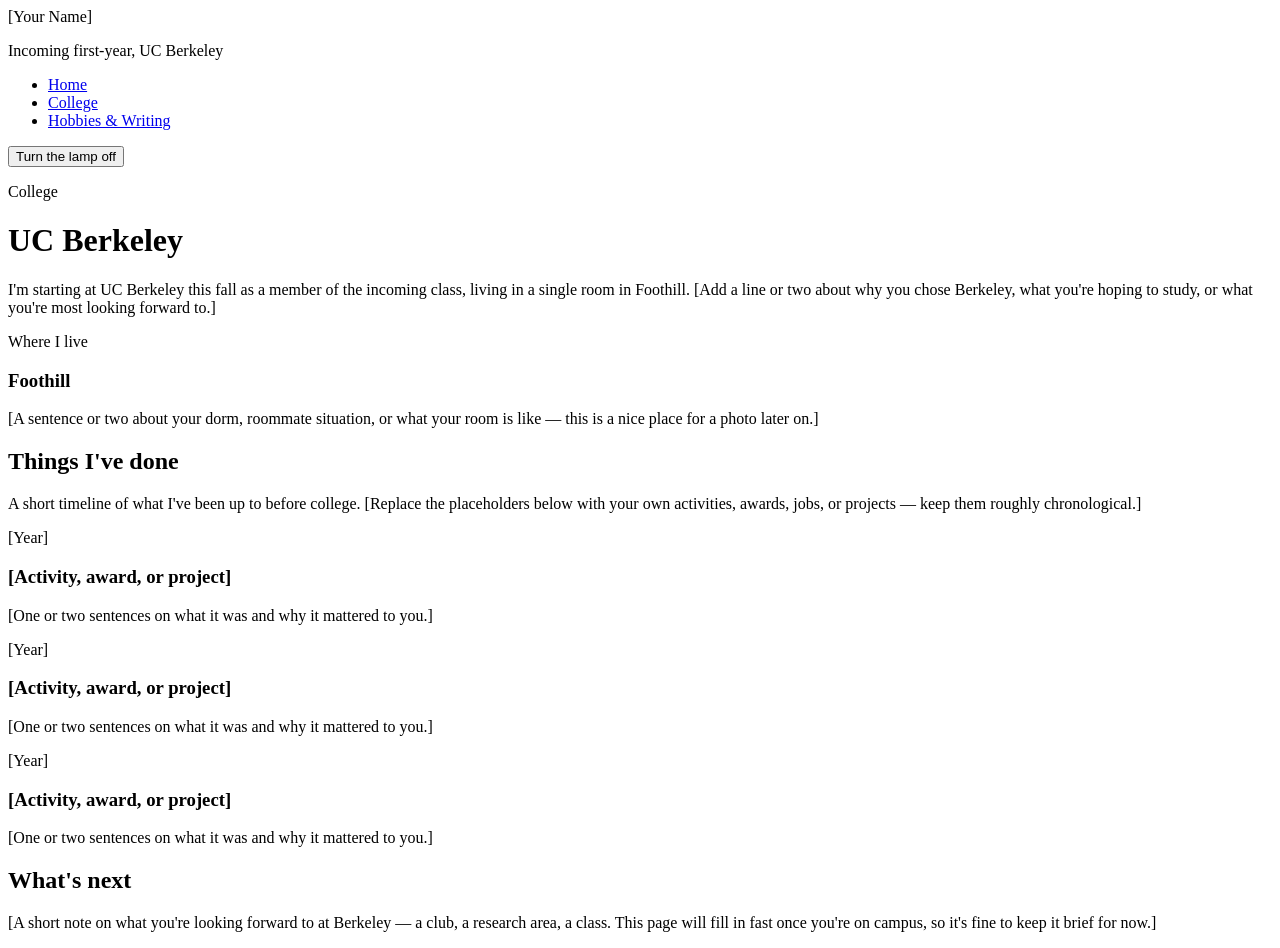
==== college.html @ f9ba8dd5 "Add files via upload" ====
<!DOCTYPE html>
<html lang="en">
<head>
<meta charset="UTF-8">
<meta name="viewport" content="width=device-width, initial-scale=1.0">
<title>[Your Name] — College</title>
<meta name="description" content="College and things I've done.">
<link rel="preconnect" href="https://fonts.googleapis.com">
<link href="https://fonts.googleapis.com/css2?family=Fraunces:opsz,wght@9..144,500;9..144,600&family=Inter:wght@400;500;600&display=swap" rel="stylesheet">
<link rel="stylesheet" href="css/style.css">
<script>
  (function(){var t=localStorage.getItem('site-theme');if(t==='dark'){document.documentElement.setAttribute('data-theme','dark');}})();
</script>
</head>
<body>
<div class="shell">

  <aside class="sidebar">
    <div class="mark">[Your Name]</div>
    <p class="tagline">Incoming first-year, UC Berkeley</p>
    <nav class="primary-nav" aria-label="Primary">
      <ul>
        <li><a href="index.html">Home</a></li>
        <li><a href="college.html" class="active">College</a></li>
        <li><a href="hobbies.html">Hobbies &amp; Writing</a></li>
      </ul>
    </nav>
    <div class="sidebar-footer">
      <button type="button" class="lamp-toggle" data-lamp-toggle>Turn the lamp off</button>
    </div>
  </aside>

  <main>
    <div class="content">
      <p class="eyebrow">College</p>
      <h1>UC Berkeley</h1>
      <p>
        I'm starting at UC Berkeley this fall as a member of the incoming
        class, living in a single room in Foothill. [Add a line or two
        about why you chose Berkeley, what you're hoping to study, or what
        you're most looking forward to.]
      </p>

      <div class="card">
        <span class="tab">Where I live</span>
        <h3>Foothill</h3>
        <p>
          [A sentence or two about your dorm, roommate situation, or
          what your room is like — this is a nice place for a photo
          later on.]
        </p>
      </div>

      <h2>Things I've done</h2>
      <p>
        A short timeline of what I've been up to before college.
        [Replace the placeholders below with your own activities, awards,
        jobs, or projects — keep them roughly chronological.]
      </p>

      <div class="timeline">
        <div class="timeline-item">
          <span class="timeline-year">[Year]</span>
          <h3>[Activity, award, or project]</h3>
          <p>[One or two sentences on what it was and why it mattered to you.]</p>
        </div>
        <div class="timeline-item">
          <span class="timeline-year">[Year]</span>
          <h3>[Activity, award, or project]</h3>
          <p>[One or two sentences on what it was and why it mattered to you.]</p>
        </div>
        <div class="timeline-item">
          <span class="timeline-year">[Year]</span>
          <h3>[Activity, award, or project]</h3>
          <p>[One or two sentences on what it was and why it mattered to you.]</p>
        </div>
      </div>

      <h2>What's next</h2>
      <p>
        [A short note on what you're looking forward to at Berkeley —
        a club, a research area, a class. This page will fill in fast
        once you're on campus, so it's fine to keep it brief for now.]
      </p>
    </div>
  </main>

</div>
<script src="js/script.js"></script>
</body>
</html>
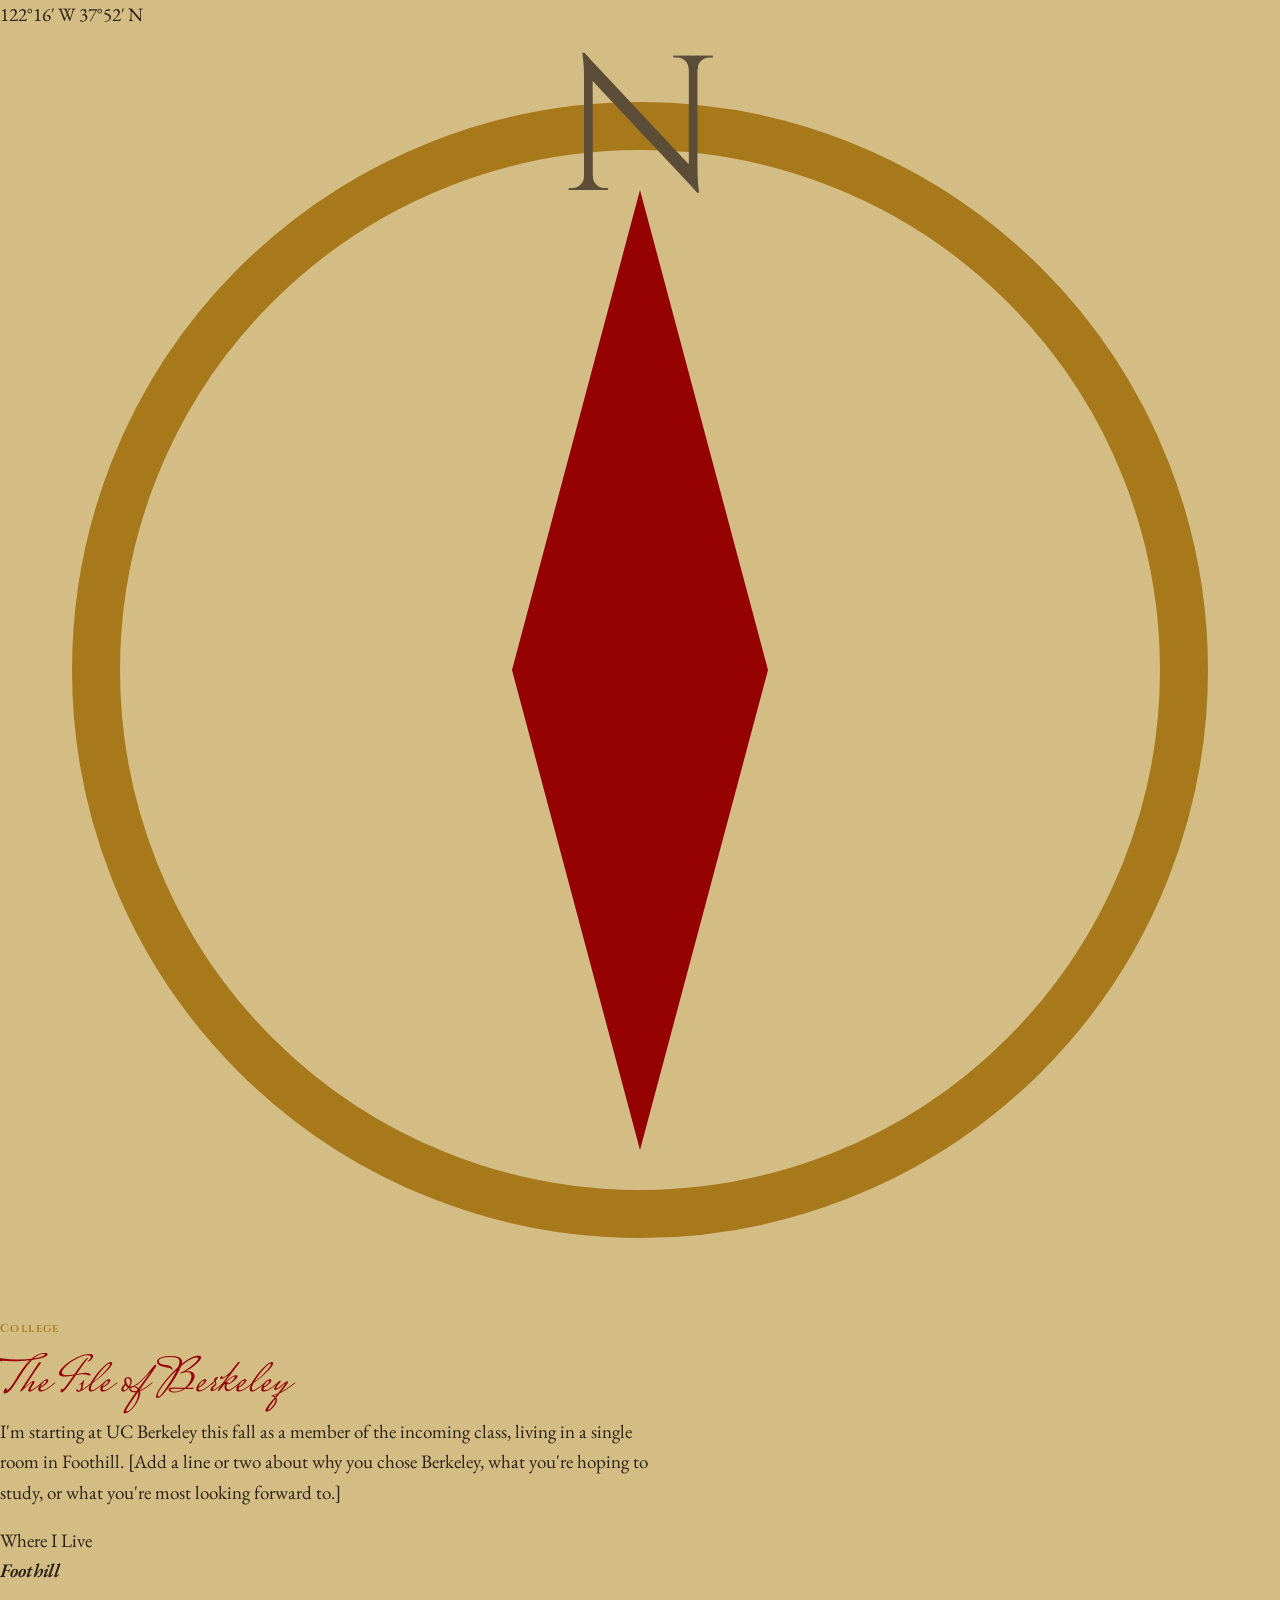
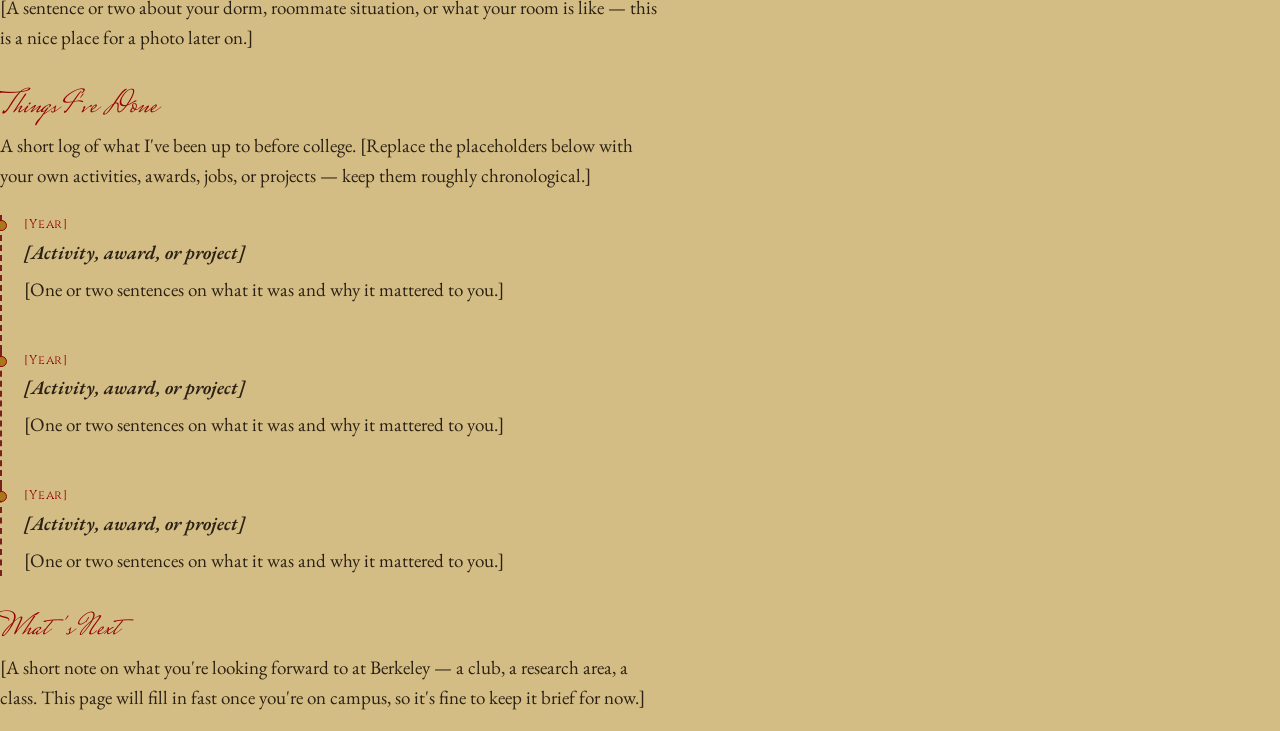
==== commit 07b4f8aa: "Add files via upload" ====
--- a/college.html
+++ b/college.html
@@ -3,89 +3,95 @@
 <head>
 <meta charset="UTF-8">
 <meta name="viewport" content="width=device-width, initial-scale=1.0">
-<title>[Your Name] — College</title>
+<title>[Your Name] — The Isle of Berkeley</title>
 <meta name="description" content="College and things I've done.">
 <link rel="preconnect" href="https://fonts.googleapis.com">
-<link href="https://fonts.googleapis.com/css2?family=Fraunces:opsz,wght@9..144,500;9..144,600&family=Inter:wght@400;500;600&display=swap" rel="stylesheet">
+<link href="https://fonts.googleapis.com/css2?family=Cinzel:wght@600&family=EB+Garamond:ital,wght@0,400;0,600;1,400;1,600&family=Mrs+Saint+Delafield&display=swap" rel="stylesheet">
 <link rel="stylesheet" href="css/style.css">
 <script>
   (function(){var t=localStorage.getItem('site-theme');if(t==='dark'){document.documentElement.setAttribute('data-theme','dark');}})();
 </script>
 </head>
 <body>
-<div class="shell">
 
-  <aside class="sidebar">
-    <div class="mark">[Your Name]</div>
-    <p class="tagline">Incoming first-year, UC Berkeley</p>
-    <nav class="primary-nav" aria-label="Primary">
-      <ul>
-        <li><a href="index.html">Home</a></li>
-        <li><a href="college.html" class="active">College</a></li>
-        <li><a href="hobbies.html">Hobbies &amp; Writing</a></li>
-      </ul>
-    </nav>
-    <div class="sidebar-footer">
-      <button type="button" class="lamp-toggle" data-lamp-toggle>Turn the lamp off</button>
+<div class="ocean-scene" aria-hidden="true">
+  <div class="ocean-layer ocean-layer--graticule" data-speed="0.02"></div>
+  <div class="ocean-layer ocean-layer--waves-1" data-speed="0.06"></div>
+  <div class="ocean-layer ocean-layer--waves-2" data-speed="0.1"></div>
+  <div class="ocean-layer ocean-layer--waves-3" data-speed="0.14"></div>
+  <span class="geo-label geo-label--tl">122°16&prime; W</span>
+  <span class="geo-label geo-label--tr">37°52&prime; N</span>
+</div>
+
+<a href="index.html" class="return-compass" aria-label="Return to the map" title="Return to the map">
+  <svg viewBox="0 0 40 40" aria-hidden="true">
+    <circle cx="20" cy="20" r="17" fill="none" stroke="var(--gold)" stroke-width="1.5"></circle>
+    <polygon points="20,5 24,20 20,35 16,20" fill="var(--oxblood)"></polygon>
+    <text x="20" y="5" text-anchor="middle" font-size="6" font-family="Cinzel, serif" fill="var(--ink-soft)">N</text>
+  </svg>
+</a>
+
+<main class="archipelago">
+
+  <div class="isle-block isle-block--1">
+    <p class="small-caps-label">College</p>
+    <h1>The Isle of Berkeley</h1>
+    <p class="lede">
+      I'm starting at UC Berkeley this fall as a member of the incoming
+      class, living in a single room in Foothill. [Add a line or two
+      about why you chose Berkeley, what you're hoping to study, or what
+      you're most looking forward to.]
+    </p>
+  </div>
+
+  <div class="isle-block isle-block--2 isle-block--right">
+    <span class="tab">Where I Live</span>
+    <h3>Foothill</h3>
+    <p>
+      [A sentence or two about your dorm, roommate situation, or
+      what your room is like — this is a nice place for a photo
+      later on.]
+    </p>
+  </div>
+
+  <div class="isle-block isle-block--3">
+    <h2>Things I've Done</h2>
+    <p>
+      A short log of what I've been up to before college.
+      [Replace the placeholders below with your own activities, awards,
+      jobs, or projects — keep them roughly chronological.]
+    </p>
+
+    <div class="timeline">
+      <div class="timeline-item">
+        <span class="timeline-year">[Year]</span>
+        <h3>[Activity, award, or project]</h3>
+        <p>[One or two sentences on what it was and why it mattered to you.]</p>
+      </div>
+      <div class="timeline-item">
+        <span class="timeline-year">[Year]</span>
+        <h3>[Activity, award, or project]</h3>
+        <p>[One or two sentences on what it was and why it mattered to you.]</p>
+      </div>
+      <div class="timeline-item">
+        <span class="timeline-year">[Year]</span>
+        <h3>[Activity, award, or project]</h3>
+        <p>[One or two sentences on what it was and why it mattered to you.]</p>
+      </div>
     </div>
-  </aside>
+  </div>
 
-  <main>
-    <div class="content">
-      <p class="eyebrow">College</p>
-      <h1>UC Berkeley</h1>
-      <p>
-        I'm starting at UC Berkeley this fall as a member of the incoming
-        class, living in a single room in Foothill. [Add a line or two
-        about why you chose Berkeley, what you're hoping to study, or what
-        you're most looking forward to.]
-      </p>
+  <div class="isle-block isle-block--4 isle-block--right">
+    <h2>What's Next</h2>
+    <p>
+      [A short note on what you're looking forward to at Berkeley —
+      a club, a research area, a class. This page will fill in fast
+      once you're on campus, so it's fine to keep it brief for now.]
+    </p>
+  </div>
 
-      <div class="card">
-        <span class="tab">Where I live</span>
-        <h3>Foothill</h3>
-        <p>
-          [A sentence or two about your dorm, roommate situation, or
-          what your room is like — this is a nice place for a photo
-          later on.]
-        </p>
-      </div>
+</main>
 
-      <h2>Things I've done</h2>
-      <p>
-        A short timeline of what I've been up to before college.
-        [Replace the placeholders below with your own activities, awards,
-        jobs, or projects — keep them roughly chronological.]
-      </p>
-
-      <div class="timeline">
-        <div class="timeline-item">
-          <span class="timeline-year">[Year]</span>
-          <h3>[Activity, award, or project]</h3>
-          <p>[One or two sentences on what it was and why it mattered to you.]</p>
-        </div>
-        <div class="timeline-item">
-          <span class="timeline-year">[Year]</span>
-          <h3>[Activity, award, or project]</h3>
-          <p>[One or two sentences on what it was and why it mattered to you.]</p>
-        </div>
-        <div class="timeline-item">
-          <span class="timeline-year">[Year]</span>
-          <h3>[Activity, award, or project]</h3>
-          <p>[One or two sentences on what it was and why it mattered to you.]</p>
-        </div>
-      </div>
-
-      <h2>What's next</h2>
-      <p>
-        [A short note on what you're looking forward to at Berkeley —
-        a club, a research area, a class. This page will fill in fast
-        once you're on campus, so it's fine to keep it brief for now.]
-      </p>
-    </div>
-  </main>
-
-</div>
 <script src="js/script.js"></script>
 </body>
 </html>
--- a/css/style.css
+++ b/css/style.css
@@ -0,0 +1,335 @@
+/* ============================================
+   Personal site — antique atlas / chart theme
+   ============================================ */
+
+:root {
+  --parchment: #e4d5ac;
+  --parchment-deep: #d3bd85;
+  --ink: #2b2013;
+  --ink-soft: #5c4d38;
+  --oxblood: #950000;
+  --oxblood-soft: #7a1f1f;
+  --gold: #a8791a;
+  --gold-bright: #c9971f;
+  --sea: #3e5c54;
+  --sea-deep: #2c4640;
+  --rule: #a9895a;
+  --radius: 2px;
+  --maxw: 660px;
+}
+
+html[data-theme="dark"] {
+  --parchment: #1c1712;
+  --parchment-deep: #140f0b;
+  --ink: #ecdfc0;
+  --ink-soft: #b8a67f;
+  --oxblood: #c23b3b;
+  --oxblood-soft: #e0605f;
+  --gold: #d4af37;
+  --gold-bright: #e8c766;
+  --sea: #24413b;
+  --sea-deep: #162b26;
+  --rule: #5c4d38;
+}
+
+* { box-sizing: border-box; }
+
+body {
+  margin: 0;
+  background: var(--parchment-deep);
+  color: var(--ink);
+  font-family: "EB Garamond", Georgia, serif;
+  font-size: 19px;
+  line-height: 1.6;
+  transition: background-color .2s ease, color .2s ease;
+}
+
+h1, h2 {
+  font-family: "Mrs Saint Delafield", cursive;
+  font-weight: 400;
+  color: var(--oxblood);
+  margin: 0 0 .25rem;
+  line-height: 1.15;
+}
+
+h1 { font-size: 3.1rem; }
+h2 { font-size: 2rem; margin-top: 2.25rem; }
+
+h3 {
+  font-family: "EB Garamond", Georgia, serif;
+  font-style: italic;
+  font-weight: 600;
+  font-size: 1.2rem;
+  color: var(--ink);
+  margin: 0 0 .4rem;
+}
+
+p { margin: 0 0 1.1rem; max-width: var(--maxw); }
+
+a { color: var(--oxblood-soft); }
+a:hover { color: var(--gold-bright); }
+
+a:focus-visible, button:focus-visible {
+  outline: 2px solid var(--gold-bright);
+  outline-offset: 2px;
+}
+
+.small-caps-label {
+  font-family: "Cinzel", serif;
+  font-weight: 600;
+  font-size: .72rem;
+  letter-spacing: .12em;
+  color: var(--gold);
+}
+
+/* ---------- page frame ---------- */
+
+.page-frame {
+  position: relative;
+  margin: 12px;
+  min-height: calc(100vh - 24px);
+  background: var(--parchment);
+  background-image:
+    radial-gradient(ellipse at 20% 15%, rgba(255,255,255,.10), transparent 55%),
+    radial-gradient(ellipse at 85% 90%, rgba(0,0,0,.14), transparent 55%);
+  border: 3px solid var(--gold);
+  box-shadow:
+    inset 0 0 0 7px var(--parchment),
+    inset 0 0 0 8px var(--oxblood);
+  padding: 2.75rem 1.5rem 3rem;
+}
+
+/* ---------- chart nav (subpages) ---------- */
+
+.chart-nav {
+  display: flex;
+  justify-content: space-between;
+  align-items: baseline;
+  max-width: 920px;
+  margin: 0 auto 2rem;
+  padding-bottom: .85rem;
+  border-bottom: 1px solid var(--rule);
+}
+
+.chart-nav .return-link {
+  font-style: italic;
+  text-decoration: none;
+  font-size: 1.02rem;
+}
+
+.chart-nav .return-link:hover { text-decoration: underline; }
+
+.chart-nav .mark {
+  font-family: "Mrs Saint Delafield", cursive;
+  color: var(--ink-soft);
+  font-size: 1.3rem;
+}
+
+/* ---------- generic page column ---------- */
+
+.column {
+  max-width: 920px;
+  margin: 0 auto;
+}
+
+.column .content { max-width: var(--maxw); }
+
+.content > p:first-of-type::first-letter {
+  font-family: "Mrs Saint Delafield", cursive;
+  font-size: 3.4rem;
+  color: var(--oxblood);
+  float: left;
+  line-height: .8;
+  margin: .1rem .15rem 0 0;
+}
+
+/* ---------- home page ---------- */
+
+.atlas-header { text-align: center; max-width: 920px; margin: 0 auto 1.5rem; }
+.atlas-header .tagline {
+  font-style: italic;
+  color: var(--ink-soft);
+  max-width: none;
+  font-size: 1.05rem;
+}
+
+.map-wrap { max-width: 920px; margin: 0 auto; }
+
+.map-wrap svg { width: 100%; height: auto; display: block; }
+
+.isle-link { cursor: pointer; }
+.isle-link .isle-shape { transition: fill .2s ease; fill: var(--parchment-deep); stroke: var(--ink-soft); stroke-width: 2; }
+.isle-link:hover .isle-shape, .isle-link:focus-visible .isle-shape { fill: var(--gold); }
+.isle-link .isle-icon { transition: transform .2s ease; transform-origin: center; }
+.isle-link:hover .isle-icon, .isle-link:focus-visible .isle-icon { transform: translateY(-5px); }
+.isle-link .isle-label { font-family: "Cinzel", serif; font-weight: 600; font-size: 15px; letter-spacing: .06em; fill: var(--ink); transition: fill .2s ease; }
+.isle-link:hover .isle-label, .isle-link:focus-visible .isle-label { fill: var(--oxblood); }
+.isle-link:focus-visible { outline: none; }
+
+.route-line { fill: none; stroke: var(--oxblood); stroke-width: 2; stroke-dasharray: 2 7; stroke-linecap: round; }
+
+.compass text { font-family: "Cinzel", serif; font-weight: 600; fill: var(--ink-soft); }
+.compass .needle { fill: var(--oxblood); }
+.compass circle, .compass line { stroke: var(--gold); }
+
+.map-hint {
+  text-align: center;
+  font-style: italic;
+  color: var(--ink-soft);
+  font-size: .95rem;
+  margin: 1.25rem 0 2rem;
+}
+
+/* ---------- legend / key cartouche ---------- */
+
+.legend {
+  max-width: 560px;
+  margin: 0 auto 1rem;
+  border: 1px solid var(--rule);
+  padding: 1.1rem 1.4rem;
+  background: rgba(0,0,0,.02);
+}
+
+.legend h2 {
+  font-size: 1.3rem;
+  text-align: center;
+  margin-top: 0;
+}
+
+.legend dl {
+  display: grid;
+  grid-template-columns: auto 1fr;
+  gap: .35rem 1rem;
+  margin: 0;
+}
+
+.legend dt {
+  font-family: "Cinzel", serif;
+  font-size: .7rem;
+  letter-spacing: .08em;
+  color: var(--gold);
+  align-self: baseline;
+  padding-top: .1rem;
+}
+
+.legend dd { margin: 0; }
+
+.footer-note {
+  text-align: center;
+  font-size: .82rem;
+  color: var(--ink-soft);
+  margin-top: 2.5rem;
+}
+
+.lamp-toggle {
+  display: block;
+  margin: 1rem auto 0;
+  background: none;
+  border: 1px solid var(--rule);
+  color: var(--ink-soft);
+  font-family: "EB Garamond", serif;
+  font-style: italic;
+  font-size: .85rem;
+  padding: .3rem .8rem;
+  border-radius: var(--radius);
+  cursor: pointer;
+}
+
+.lamp-toggle:hover { border-color: var(--gold); color: var(--ink); }
+
+/* ---------- dispatch card ---------- */
+
+.card {
+  position: relative;
+  border: 1px solid var(--rule);
+  background: rgba(0,0,0,.02);
+  padding: 1.3rem 1.4rem 1.1rem;
+  margin: 1.6rem 0;
+  max-width: var(--maxw);
+}
+
+.card .tab {
+  position: absolute;
+  top: -.65rem;
+  left: 1rem;
+  background: var(--oxblood);
+  color: var(--parchment);
+  font-family: "Cinzel", serif;
+  font-size: .65rem;
+  letter-spacing: .08em;
+  padding: .2rem .6rem;
+  border: 1px solid var(--gold);
+}
+
+.card h3 { margin-top: 0; }
+.card p:last-child { margin-bottom: 0; }
+
+/* ---------- timeline (ship's log) ---------- */
+
+.timeline { margin: 1.5rem 0 2rem; max-width: var(--maxw); }
+
+.timeline-item {
+  position: relative;
+  padding-left: 1.4rem;
+  border-left: 2px dashed var(--oxblood-soft);
+  padding-bottom: 1.75rem;
+}
+
+.timeline-item:last-child { padding-bottom: 0; }
+
+.timeline-item::before {
+  content: "";
+  position: absolute;
+  left: -6px;
+  top: .3rem;
+  width: 9px;
+  height: 9px;
+  border-radius: 50%;
+  background: var(--gold);
+  border: 1px solid var(--oxblood);
+}
+
+.timeline-year {
+  display: block;
+  font-family: "Cinzel", serif;
+  color: var(--oxblood);
+  font-size: .78rem;
+  letter-spacing: .06em;
+  margin-bottom: .15rem;
+}
+
+/* ---------- tags ---------- */
+
+.tag {
+  display: inline-block;
+  font-family: "Cinzel", serif;
+  font-size: .68rem;
+  letter-spacing: .05em;
+  padding: .25rem .6rem;
+  border: 1px solid var(--oxblood);
+  color: var(--oxblood-soft);
+  margin: .15rem .35rem .15rem 0;
+}
+
+.tag-row { margin: .9rem 0 1.6rem; max-width: var(--maxw); }
+
+hr.rule {
+  border: none;
+  border-top: 1px solid var(--rule);
+  margin: 2.5rem 0;
+  max-width: var(--maxw);
+}
+
+/* ---------- responsive ---------- */
+
+@media (max-width: 640px) {
+  body { font-size: 17px; }
+  h1 { font-size: 2.4rem; }
+  .page-frame { padding: 2rem 1rem 2.5rem; }
+  .legend dl { grid-template-columns: 1fr; gap: .1rem 0; }
+  .legend dt { margin-top: .5rem; }
+}
+
+@media (prefers-reduced-motion: reduce) {
+  * { transition: none !important; }
+}
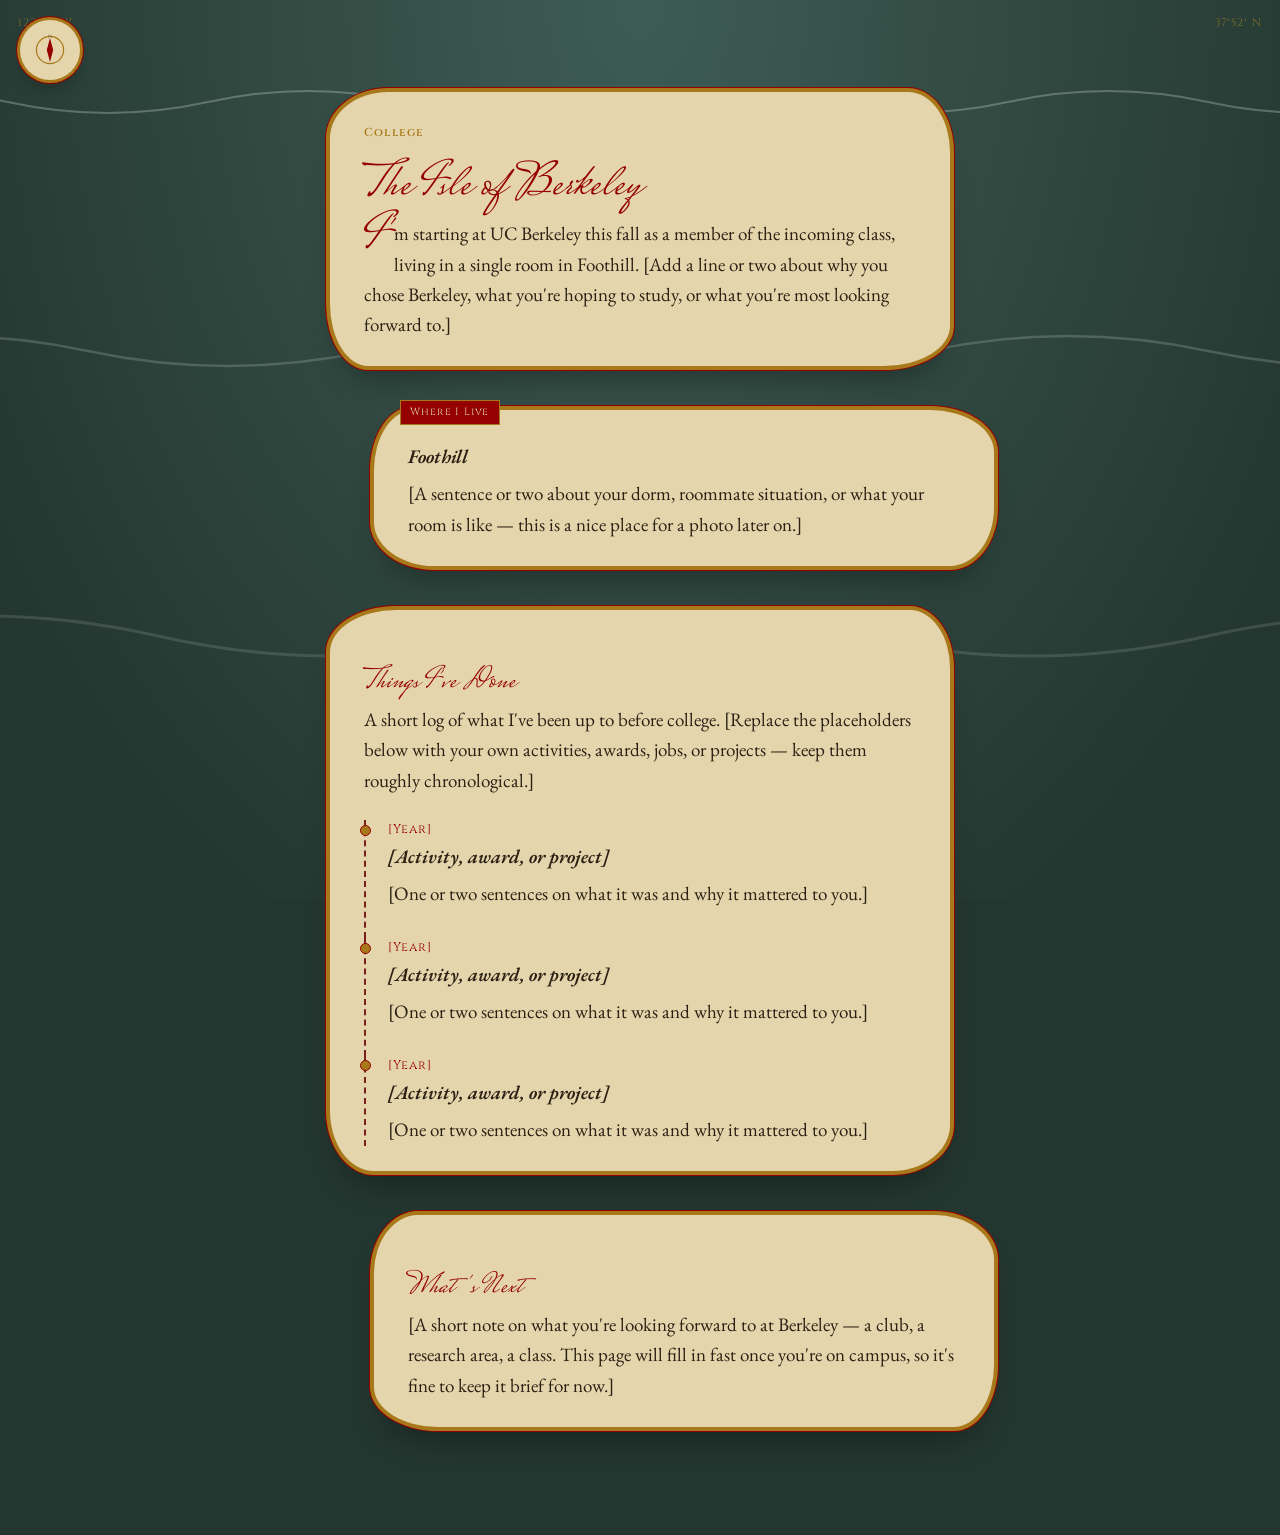
==== commit b34ba943: "Add files via upload" ====
--- a/college.html
+++ b/college.html
@@ -3,7 +3,7 @@
 <head>
 <meta charset="UTF-8">
 <meta name="viewport" content="width=device-width, initial-scale=1.0">
-<title>[Your Name] — The Isle of Berkeley</title>
+<title>Jack Elling — The Isle of Berkeley</title>
 <meta name="description" content="College and things I've done.">
 <link rel="preconnect" href="https://fonts.googleapis.com">
 <link href="https://fonts.googleapis.com/css2?family=Cinzel:wght@600&family=EB+Garamond:ital,wght@0,400;0,600;1,400;1,600&family=Mrs+Saint+Delafield&display=swap" rel="stylesheet">
@@ -15,10 +15,10 @@
 <body>
 
 <div class="ocean-scene" aria-hidden="true">
-  <div class="ocean-layer ocean-layer--graticule" data-speed="0.02"></div>
   <div class="ocean-layer ocean-layer--waves-1" data-speed="0.06"></div>
   <div class="ocean-layer ocean-layer--waves-2" data-speed="0.1"></div>
   <div class="ocean-layer ocean-layer--waves-3" data-speed="0.14"></div>
+  <svg class="graticule-svg"></svg>
   <span class="geo-label geo-label--tl">122°16&prime; W</span>
   <span class="geo-label geo-label--tr">37°52&prime; N</span>
 </div>
--- a/css/style.css
+++ b/css/style.css
@@ -1,5 +1,5 @@
 /* ============================================
-   Personal site — antique atlas / chart theme
+   Personal site — antique atlas / archipelago theme
    ============================================ */
 
 :root {
@@ -12,10 +12,10 @@
   --gold: #a8791a;
   --gold-bright: #c9971f;
   --sea: #3e5c54;
-  --sea-deep: #2c4640;
+  --sea-deep: #23362f;
   --rule: #a9895a;
-  --radius: 2px;
-  --maxw: 660px;
+  --isle-shadow: rgba(0,0,0,.4);
+  --maxw: 620px;
 }
 
 html[data-theme="dark"] {
@@ -27,16 +27,20 @@
   --oxblood-soft: #e0605f;
   --gold: #d4af37;
   --gold-bright: #e8c766;
-  --sea: #24413b;
-  --sea-deep: #162b26;
+  --sea: #1c2f2a;
+  --sea-deep: #0f1c18;
   --rule: #5c4d38;
+  --isle-shadow: rgba(0,0,0,.6);
 }
 
 * { box-sizing: border-box; }
+
+html, body { height: 100%; }
 
 body {
   margin: 0;
-  background: var(--parchment-deep);
+  overflow-x: hidden;
+  background: var(--sea-deep);
   color: var(--ink);
   font-family: "EB Garamond", Georgia, serif;
   font-size: 19px;
@@ -52,8 +56,8 @@
   line-height: 1.15;
 }
 
-h1 { font-size: 3.1rem; }
-h2 { font-size: 2rem; margin-top: 2.25rem; }
+h1 { font-size: 3rem; }
+h2 { font-size: 1.9rem; margin-top: 1.5rem; }
 
 h3 {
   font-family: "EB Garamond", Georgia, serif;
@@ -82,80 +86,169 @@
   color: var(--gold);
 }
 
-/* ---------- page frame ---------- */
-
-.page-frame {
+/* ============================================
+   Ocean scene — fixed, parallaxed background
+   ============================================ */
+
+.ocean-scene {
+  position: fixed;
+  inset: 0;
+  z-index: 0;
+  overflow: hidden;
+  background: radial-gradient(ellipse at 50% 0%, var(--sea), var(--sea-deep) 85%);
+}
+
+.ocean-layer {
+  position: absolute;
+  left: -15%;
+  width: 130%;
+  will-change: transform;
+}
+
+.ocean-layer--graticule {
+  top: -25%;
+  height: 150%;
+  background-image:
+    repeating-linear-gradient(to bottom, rgba(201,151,31,.22) 0 1px, transparent 1px 130px),
+    repeating-linear-gradient(to right, rgba(201,151,31,.22) 0 1px, transparent 1px 170px);
+}
+
+.ocean-layer--waves-1 {
+  top: 8%;
+  height: 60px;
+  opacity: .5;
+  background-image: url("data:image/svg+xml,%3Csvg xmlns='http://www.w3.org/2000/svg' width='400' height='60' viewBox='0 0 400 60'%3E%3Cpath d='M0,30 Q100,8 200,30 T400,30' stroke='%23ffffff' stroke-opacity='0.5' stroke-width='2' fill='none'/%3E%3C/svg%3E");
+  background-repeat: repeat;
+  background-size: 400px 60px;
+}
+
+.ocean-layer--waves-2 {
+  top: 34%;
+  height: 90px;
+  opacity: .35;
+  background-image: url("data:image/svg+xml,%3Csvg xmlns='http://www.w3.org/2000/svg' width='560' height='90' viewBox='0 0 560 90'%3E%3Cpath d='M0,45 Q140,15 280,45 T560,45' stroke='%23ffffff' stroke-opacity='0.5' stroke-width='2.5' fill='none'/%3E%3C/svg%3E");
+  background-repeat: repeat;
+  background-size: 560px 90px;
+}
+
+.ocean-layer--waves-3 {
+  top: 64%;
+  height: 120px;
+  opacity: .25;
+  background-image: url("data:image/svg+xml,%3Csvg xmlns='http://www.w3.org/2000/svg' width='700' height='120' viewBox='0 0 700 120'%3E%3Cpath d='M0,60 Q175,20 350,60 T700,60' stroke='%23ffffff' stroke-opacity='0.5' stroke-width='3' fill='none'/%3E%3C/svg%3E");
+  background-repeat: repeat;
+  background-size: 700px 120px;
+}
+
+.geo-label {
+  position: absolute;
+  font-family: "Cinzel", serif;
+  font-size: .68rem;
+  letter-spacing: .1em;
+  color: rgba(201,151,31,.55);
+  white-space: nowrap;
+}
+
+.geo-label--tl { top: 14px; left: 18px; }
+.geo-label--tr { top: 14px; right: 18px; }
+.geo-label--bl { bottom: 14px; left: 18px; }
+
+/* ============================================
+   Layout
+   ============================================ */
+
+.archipelago {
   position: relative;
-  margin: 12px;
-  min-height: calc(100vh - 24px);
+  z-index: 1;
+  max-width: 760px;
+  margin: 0 auto;
+  padding: 3rem 1.25rem 4rem;
+}
+
+/* ============================================
+   Islands — content sits on these
+   ============================================ */
+
+.isle-block {
+  position: relative;
   background: var(--parchment);
-  background-image:
-    radial-gradient(ellipse at 20% 15%, rgba(255,255,255,.10), transparent 55%),
-    radial-gradient(ellipse at 85% 90%, rgba(0,0,0,.14), transparent 55%);
-  border: 3px solid var(--gold);
+  padding: 2rem 2.1rem 1.6rem;
+  margin: 2.75rem auto;
+  max-width: var(--maxw);
   box-shadow:
-    inset 0 0 0 7px var(--parchment),
-    inset 0 0 0 8px var(--oxblood);
-  padding: 2.75rem 1.5rem 3rem;
-}
-
-/* ---------- chart nav (subpages) ---------- */
-
-.chart-nav {
-  display: flex;
-  justify-content: space-between;
-  align-items: baseline;
-  max-width: 920px;
-  margin: 0 auto 2rem;
-  padding-bottom: .85rem;
-  border-bottom: 1px solid var(--rule);
-}
-
-.chart-nav .return-link {
-  font-style: italic;
-  text-decoration: none;
-  font-size: 1.02rem;
-}
-
-.chart-nav .return-link:hover { text-decoration: underline; }
-
-.chart-nav .mark {
+    0 0 0 4px var(--gold),
+    0 0 0 5px var(--oxblood),
+    0 22px 34px -14px var(--isle-shadow);
+}
+
+.isle-block--1 { border-radius: 58px 42px 66px 38px / 46px 60px 40px 62px; }
+.isle-block--2 { border-radius: 40px 64px 44px 60px / 60px 42px 58px 44px; }
+.isle-block--3 { border-radius: 66px 40px 58px 44px / 42px 58px 46px 60px; }
+.isle-block--4 { border-radius: 44px 60px 40px 64px / 58px 44px 62px 40px; }
+
+.isle-block--right { margin-left: auto; margin-right: 6px; }
+.isle-block--left  { margin-left: 6px; margin-right: auto; }
+
+.isle-block .tab {
+  position: absolute;
+  top: -.65rem;
+  left: 1.6rem;
+  background: var(--oxblood);
+  color: var(--parchment);
+  font-family: "Cinzel", serif;
+  font-size: .65rem;
+  letter-spacing: .08em;
+  padding: .2rem .6rem;
+  border: 1px solid var(--gold);
+}
+
+.isle-block h3 { margin-top: 0; }
+.isle-block p:last-child { margin-bottom: 0; }
+
+.lede::first-letter {
   font-family: "Mrs Saint Delafield", cursive;
-  color: var(--ink-soft);
-  font-size: 1.3rem;
-}
-
-/* ---------- generic page column ---------- */
-
-.column {
-  max-width: 920px;
-  margin: 0 auto;
-}
-
-.column .content { max-width: var(--maxw); }
-
-.content > p:first-of-type::first-letter {
-  font-family: "Mrs Saint Delafield", cursive;
-  font-size: 3.4rem;
+  font-size: 3.2rem;
   color: var(--oxblood);
   float: left;
-  line-height: .8;
+  line-height: .78;
   margin: .1rem .15rem 0 0;
 }
 
-/* ---------- home page ---------- */
-
-.atlas-header { text-align: center; max-width: 920px; margin: 0 auto 1.5rem; }
-.atlas-header .tagline {
+/* pinned dispatch note nested inside an island */
+.sub-card {
+  position: relative;
+  border: 1px solid var(--rule);
+  background: rgba(0,0,0,.03);
+  border-radius: 4px;
+  padding: 1.1rem 1.3rem 1rem;
+  margin: 1.3rem 0;
+}
+
+.sub-card .tab { left: 1rem; }
+
+/* ============================================
+   Home page — hero + navigational chart
+   ============================================ */
+
+.isle-block--hero { text-align: center; }
+.isle-block--hero .tagline {
   font-style: italic;
   color: var(--ink-soft);
   max-width: none;
-  font-size: 1.05rem;
-}
-
-.map-wrap { max-width: 920px; margin: 0 auto; }
-
-.map-wrap svg { width: 100%; height: auto; display: block; }
+  font-size: 1.02rem;
+}
+
+.map-wrap {
+  position: relative;
+  z-index: 1;
+  width: 100vw;
+  max-width: 100vw;
+  margin-left: calc(50% - 50vw);
+  margin-right: calc(50% - 50vw);
+  padding: 0 1rem;
+}
+
+.map-wrap svg { width: 100%; height: auto; display: block; max-width: 920px; margin: 0 auto; }
 
 .isle-link { cursor: pointer; }
 .isle-link .isle-shape { transition: fill .2s ease; fill: var(--parchment-deep); stroke: var(--ink-soft); stroke-width: 2; }
@@ -177,48 +270,34 @@
   font-style: italic;
   color: var(--ink-soft);
   font-size: .95rem;
-  margin: 1.25rem 0 2rem;
-}
-
-/* ---------- legend / key cartouche ---------- */
-
-.legend {
-  max-width: 560px;
-  margin: 0 auto 1rem;
-  border: 1px solid var(--rule);
-  padding: 1.1rem 1.4rem;
-  background: rgba(0,0,0,.02);
-}
-
-.legend h2 {
-  font-size: 1.3rem;
-  text-align: center;
-  margin-top: 0;
-}
-
-.legend dl {
+  margin: 1.5rem 0 0;
+  text-shadow: 0 1px 3px rgba(0,0,0,.25);
+}
+
+.key-list {
   display: grid;
   grid-template-columns: auto 1fr;
-  gap: .35rem 1rem;
-  margin: 0;
-}
-
-.legend dt {
-  font-family: "Cinzel", serif;
-  font-size: .7rem;
+  gap: .4rem 1.2rem;
+  margin: 1rem 0 0;
+}
+
+.key-list dt {
+  font-family: "Cinzel", serif;
+  font-size: .68rem;
   letter-spacing: .08em;
   color: var(--gold);
   align-self: baseline;
   padding-top: .1rem;
 }
 
-.legend dd { margin: 0; }
+.key-list dd { margin: 0; }
 
 .footer-note {
   text-align: center;
   font-size: .82rem;
   color: var(--ink-soft);
-  margin-top: 2.5rem;
+  margin: 2.5rem 0 0;
+  text-shadow: 0 1px 3px rgba(0,0,0,.25);
 }
 
 .lamp-toggle {
@@ -231,42 +310,43 @@
   font-style: italic;
   font-size: .85rem;
   padding: .3rem .8rem;
-  border-radius: var(--radius);
+  border-radius: 4px;
   cursor: pointer;
 }
 
 .lamp-toggle:hover { border-color: var(--gold); color: var(--ink); }
 
-/* ---------- dispatch card ---------- */
-
-.card {
-  position: relative;
-  border: 1px solid var(--rule);
-  background: rgba(0,0,0,.02);
-  padding: 1.3rem 1.4rem 1.1rem;
-  margin: 1.6rem 0;
-  max-width: var(--maxw);
-}
-
-.card .tab {
-  position: absolute;
-  top: -.65rem;
-  left: 1rem;
-  background: var(--oxblood);
-  color: var(--parchment);
-  font-family: "Cinzel", serif;
-  font-size: .65rem;
-  letter-spacing: .08em;
-  padding: .2rem .6rem;
-  border: 1px solid var(--gold);
-}
-
-.card h3 { margin-top: 0; }
-.card p:last-child { margin-bottom: 0; }
-
-/* ---------- timeline (ship's log) ---------- */
-
-.timeline { margin: 1.5rem 0 2rem; max-width: var(--maxw); }
+/* ============================================
+   Return-to-map compass (subpages)
+   ============================================ */
+
+.return-compass {
+  position: fixed;
+  top: 20px;
+  left: 20px;
+  z-index: 5;
+  width: 60px;
+  height: 60px;
+  border-radius: 50%;
+  background: var(--parchment);
+  box-shadow:
+    0 0 0 3px var(--gold),
+    0 0 0 4px var(--oxblood),
+    0 10px 20px -8px rgba(0,0,0,.45);
+  display: flex;
+  align-items: center;
+  justify-content: center;
+  text-decoration: none;
+}
+
+.return-compass svg { width: 32px; height: 32px; }
+.return-compass:hover { box-shadow: 0 0 0 3px var(--gold-bright), 0 0 0 4px var(--oxblood), 0 10px 20px -8px rgba(0,0,0,.45); }
+
+/* ============================================
+   Timeline (ship's log)
+   ============================================ */
+
+.timeline { margin: 1.5rem 0 0; max-width: var(--maxw); }
 
 .timeline-item {
   position: relative;
@@ -298,7 +378,9 @@
   margin-bottom: .15rem;
 }
 
-/* ---------- tags ---------- */
+/* ============================================
+   Tags
+   ============================================ */
 
 .tag {
   display: inline-block;
@@ -311,23 +393,23 @@
   margin: .15rem .35rem .15rem 0;
 }
 
-.tag-row { margin: .9rem 0 1.6rem; max-width: var(--maxw); }
-
-hr.rule {
-  border: none;
-  border-top: 1px solid var(--rule);
-  margin: 2.5rem 0;
-  max-width: var(--maxw);
-}
-
-/* ---------- responsive ---------- */
+.tag-row { margin: .9rem 0 0; max-width: var(--maxw); }
+
+/* ============================================
+   Responsive
+   ============================================ */
 
 @media (max-width: 640px) {
   body { font-size: 17px; }
-  h1 { font-size: 2.4rem; }
-  .page-frame { padding: 2rem 1rem 2.5rem; }
-  .legend dl { grid-template-columns: 1fr; gap: .1rem 0; }
-  .legend dt { margin-top: .5rem; }
+  h1 { font-size: 2.3rem; }
+  .archipelago { padding: 2.25rem 1rem 3rem; }
+  .isle-block { padding: 1.6rem 1.5rem 1.3rem; margin: 2rem auto; }
+  .isle-block--right, .isle-block--left { margin-left: auto; margin-right: auto; }
+  .key-list { grid-template-columns: 1fr; gap: .1rem 0; }
+  .key-list dt { margin-top: .5rem; }
+  .geo-label { font-size: .58rem; }
+  .return-compass { width: 50px; height: 50px; top: 12px; left: 12px; }
+  .return-compass svg { width: 26px; height: 26px; }
 }
 
 @media (prefers-reduced-motion: reduce) {
